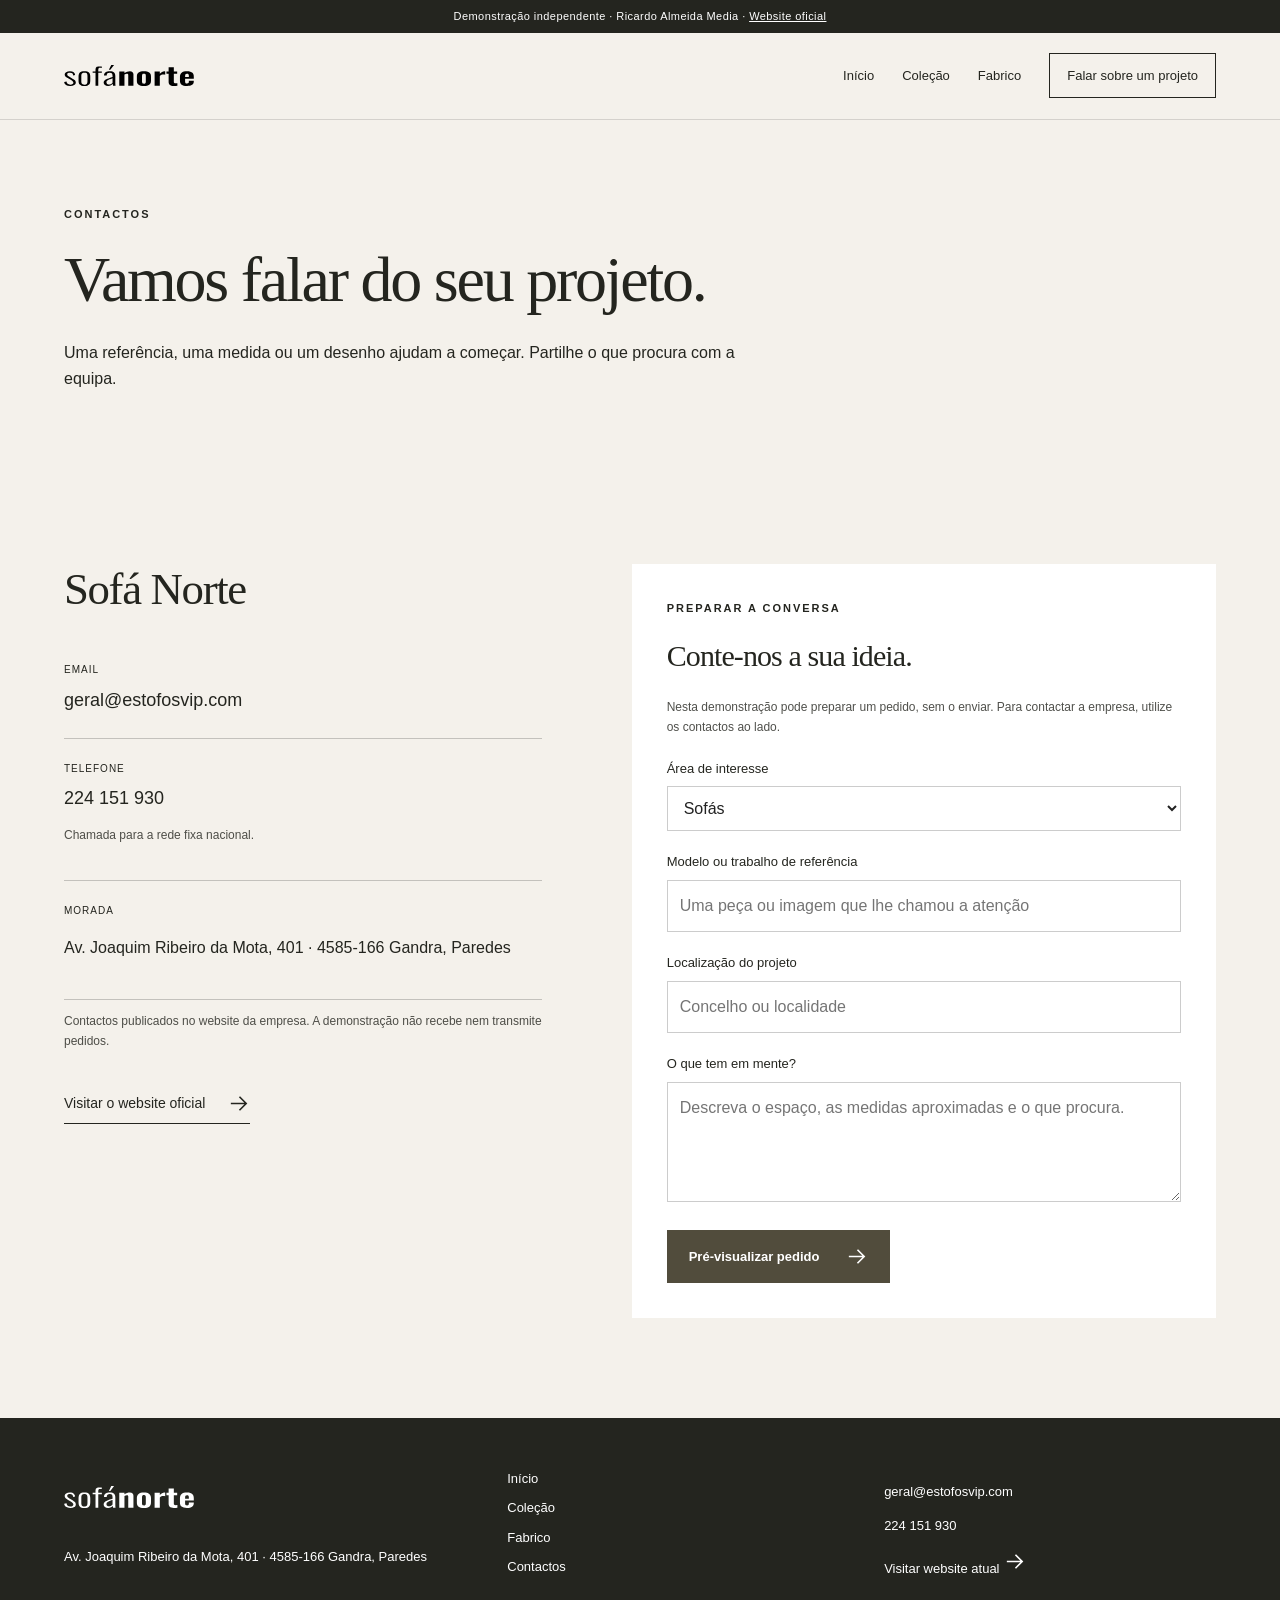
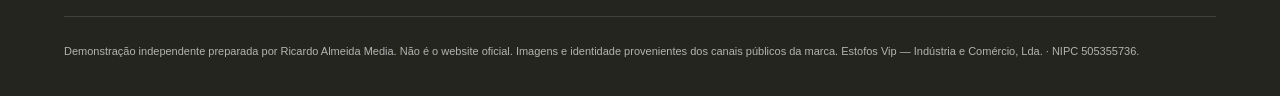
==== contactos.html @ c04da111 "Create independent branded website demonstration" ====
<!doctype html><html lang="pt-PT"><head><meta charset="utf-8"><meta name="viewport" content="width=device-width,initial-scale=1"><meta name="robots" content="noindex,nofollow,noarchive"><meta name="description" content="Demonstração independente de website para Sofá Norte."><title>Contactos · Sofá Norte</title><link rel="stylesheet" href="styles.css"><script src="site.js" defer></script></head><body class="sofa"><a class="skip" href="#conteudo">Saltar para o conteúdo</a><div class="demo">Demonstração independente · Ricardo Almeida Media · <a href="https://www.sofanorte.com/" target="_blank" rel="noopener">Website oficial</a></div><header class="header"><a class="brand" href="index.html"><img src="assets/logo.svg" alt="Sofá Norte"><span>Sofá Norte</span></a><button class="menu" aria-label="Abrir menu" aria-expanded="false" aria-controls="mainnav">Menu <span aria-hidden="true">☰</span></button><nav id="mainnav" class="mainnav" aria-label="Navegação principal"><a href="index.html">Início</a><a href="solucoes.html">Coleção</a><a href="trabalhos.html">Fabrico</a><a class="nav-cta" href="contactos.html">Falar sobre um projeto</a></nav></header><main id="conteudo"><div class="wrap"><section class="page-title"><p class="eyebrow">CONTACTOS</p><h1>Vamos falar do seu projeto.</h1><p>Uma referência, uma medida ou um desenho ajudam a começar. Partilhe o que procura com a equipa.</p></section><section class="section contact-grid"><div><h2>Sofá Norte</h2><div class="contact-line"><small>Email</small><a href="mailto:geral@estofosvip.com">geral@estofosvip.com</a></div><div class="contact-line"><small>Telefone</small><a href="tel:+351224151930">224 151 930</a><p class="small">Chamada para a rede fixa nacional.</p></div><div class="contact-line"><small>Morada</small><p>Av. Joaquim Ribeiro da Mota, 401 · 4585-166 Gandra, Paredes</p></div><p class="small">Contactos publicados no website da empresa. A demonstração não recebe nem transmite pedidos.</p><a class="text-link" href="https://www.sofanorte.com/">Visitar o website oficial<svg class="arrow" viewBox="0 0 24 24" fill="none" aria-hidden="true"><path d="M4 12h15M13 5l7 7-7 7" stroke="currentColor" stroke-width="1.7"/></svg></a></div><form id="brief" class="brief-form"><p class="eyebrow">PREPARAR A CONVERSA</p><h2>Conte-nos a sua ideia.</h2><p class="small">Nesta demonstração pode preparar um pedido, sem o enviar. Para contactar a empresa, utilize os contactos ao lado.</p><label for="area">Área de interesse</label><select id="area" name="area"><option>Sofás</option><option>Chaises</option><option>Cadeirões</option><option>Camas</option></select><label for="ref">Modelo ou trabalho de referência</label><input id="ref" name="referencia" maxlength="200" placeholder="Uma peça ou imagem que lhe chamou a atenção"><label for="local">Localização do projeto</label><input id="local" name="local" maxlength="150" placeholder="Concelho ou localidade"><label for="ideia">O que tem em mente?</label><textarea id="ideia" name="ideia" maxlength="2500" required placeholder="Descreva o espaço, as medidas aproximadas e o que procura."></textarea><button class="btn" type="submit">Pré-visualizar pedido <svg class="arrow" viewBox="0 0 24 24" fill="none" aria-hidden="true"><path d="M4 12h15M13 5l7 7-7 7" stroke="currentColor" stroke-width="1.7"/></svg></button><div class="result" id="result" role="status" hidden></div></form></section></div></main><footer class="footer"><div class="wrap"><div class="footer-top"><div><a class="brand" href="index.html"><img src="assets/logo.svg" alt="Sofá Norte"><span>Sofá Norte</span></a><p>Av. Joaquim Ribeiro da Mota, 401 · 4585-166 Gandra, Paredes</p></div><nav aria-label="Navegação de rodapé"><a href="index.html">Início</a><a href="solucoes.html">Coleção</a><a href="trabalhos.html">Fabrico</a><a href="contactos.html">Contactos</a></nav><div><p><a href="mailto:geral@estofosvip.com">geral@estofosvip.com</a></p><p><a href="tel:+351224151930">224 151 930</a></p><a href="https://www.sofanorte.com/" target="_blank" rel="noopener">Visitar website atual <svg class="arrow" viewBox="0 0 24 24" fill="none" aria-hidden="true"><path d="M4 12h15M13 5l7 7-7 7" stroke="currentColor" stroke-width="1.7"/></svg></a></div></div><p class="legal">Demonstração independente preparada por Ricardo Almeida Media. Não é o website oficial. Imagens e identidade provenientes dos canais públicos da marca. Estofos Vip — Indústria e Comércio, Lda. · NIPC 505355736.</p></div></footer><dialog class="modal" id="film-dialog" aria-labelledby="film-title"><button class="close" data-close>Fechar</button><p class="eyebrow">PROPOSTA DE FILMAGEM</p><h2 id="film-title">Da matéria ao conforto.</h2><p>Um filme curto, a realizar nas vossas instalações, para mostrar quem faz as peças e o cuidado por trás do resultado.</p><div class="story"><div><span>01</span><h3>Matéria</h3><p>Filmar de perto os tecidos e materiais utilizados na produção.</p></div><div><span>02</span><h3>Pessoas</h3><p>Acompanhar a equipa durante as etapas de fabrico que forem acordadas.</p></div><div><span>03</span><h3>Peça</h3><p>Terminar com o móvel pronto e os detalhes do acabamento.</p></div></div><p class="small">Este é o plano de um filme futuro, ainda não produzido. A abertura desta demonstração usa fotografias da marca com movimento suave.</p></dialog><dialog class="modal" id="image-dialog" aria-label="Imagem em detalhe"><button class="close" data-close>Fechar</button><img src="assets/hero.jpg" alt=""><h2></h2><p class="small">Imagem publicada pela marca no website atual.</p></dialog></body></html>
---- styles.css ----
*{box-sizing:border-box}html{scroll-behavior:smooth;scroll-padding-top:110px}body{margin:0;background:var(--paper);color:var(--ink);font:16px/1.65 Arial,sans-serif}body.sofa{--paper:#f4f1eb;--ink:#24251f;--accent:#514c3c;--dark:#24251f;--title:Georgia,serif}body.ferral{--paper:#f0f2ed;--ink:#15301f;--accent:#277340;--dark:#102a1b;--title:Arial,sans-serif}body.aveleiras{--paper:#f7f5f0;--ink:#252222;--accent:#d71920;--dark:#242020;--title:Georgia,serif}a{color:inherit;text-decoration:none}button,input,textarea,select{font:inherit}button,a,input,select,textarea{touch-action:manipulation}button{cursor:pointer}a:focus-visible,button:focus-visible{outline:3px solid var(--accent);outline-offset:5px}.demo{background:var(--dark);color:#fff;font-size:11px;letter-spacing:.04em;text-align:center;padding:8px 18px;line-height:1.5}.demo a{text-decoration:underline}.header{display:flex;align-items:center;justify-content:space-between;padding:14px 5vw;border-bottom:1px solid #0002;background:var(--paper);gap:20px;position:relative;z-index:20}.brand{display:flex;align-items:center;gap:10px;font-size:14px;font-weight:600;line-height:1.25;max-width:260px}.brand img{width:58px;height:58px;object-fit:contain}.sofa .brand img{width:130px;filter:brightness(0)}.sofa .brand span{display:none}.ferral .brand img{width:135px;height:63px}.ferral .brand span{display:none}nav{display:flex;align-items:center;gap:28px;font-size:13px}nav a[aria-current=page]{border-bottom:1px solid var(--ink)}.nav-cta{padding:11px 17px;border:1px solid var(--ink)}.menu{display:none;border:0;background:none;padding:8px}.hero{min-height:660px;height:calc(100svh - 140px);max-height:950px;position:relative;display:flex;align-items:flex-end;isolation:isolate;background:var(--dark);color:white;overflow:hidden}.hero>img{position:absolute;inset:0;width:100%;height:100%;object-fit:cover;z-index:-2;animation:drift 20s ease-out forwards}.hero:after{content:"";position:absolute;inset:0;background:linear-gradient(90deg,#0009,transparent 95%),linear-gradient(0deg,#0009,transparent 80%);z-index:-1}.hero-inner{padding:5vw;width:min(1100px,100%)}.eyebrow{text-transform:uppercase;font-size:11px;letter-spacing:.18em;font-weight:700;margin:0 0 22px}.hero h1{font:400 clamp(48px,5.7vw,86px)/1.05 var(--title);letter-spacing:-.04em;white-space:pre-line;margin:0 0 24px;max-width:860px}.ferral h1,.ferral h2{font-weight:700}.hero p:not(.eyebrow){max-width:530px;color:#fff;font-size:17px;line-height:1.6}.actions{display:flex;gap:14px;align-items:center;flex-wrap:wrap;margin-top:26px}.btn{display:inline-flex;gap:26px;align-items:center;justify-content:space-between;background:var(--accent);color:white;border:1px solid transparent;padding:14px 21px;font-size:13px;font-weight:600;min-height:50px}.hero .btn{background:#fff;color:var(--dark)}.btn.outline{background:transparent;border-color:currentColor;color:inherit}.arrow{width:23px;height:23px;flex-shrink:0}.film-note{font-size:11px!important;margin-top:24px!important;max-width:600px!important;color:#eee!important}.wrap{width:min(1280px,90%);margin:auto}.section{padding:100px 0}.split{display:grid;grid-template-columns:1fr 1fr;gap:8vw;align-items:center}.split img{width:100%;height:520px;object-fit:cover}.split h2,h2{font:400 clamp(34px,3.5vw,56px)/1.15 var(--title);letter-spacing:-.03em;margin:0 0 25px;white-space:pre-line}.split p{max-width:520px}.text-link{display:inline-flex;align-items:center;gap:22px;border-bottom:1px solid;padding:8px 0;font-size:14px;margin-top:20px}.sectionhead{display:flex;align-items:end;justify-content:space-between;gap:25px;margin-bottom:35px}.sectionhead h2{margin:0}.grid{display:grid;grid-template-columns:repeat(3,1fr);gap:28px}.card{border:0;background:none;padding:0;text-align:left;min-width:0}.card img{width:100%;height:300px;object-fit:cover;transition:transform .5s}.card .frame{overflow:hidden;background:#ddd}.card:hover img{transform:scale(1.04)}.card small{display:block;font-size:10px;letter-spacing:.13em;text-transform:uppercase;margin-top:20px}.card h3{font:400 24px/1.3 var(--title);margin:8px 0}.card p{font-size:14px;max-width:36em}.band{background:var(--dark);color:#fff;padding:60px 0}.band .wrap{display:flex;justify-content:space-between;align-items:center;gap:35px}.band h2{margin:0;font-size:38px;max-width:730px}.page-title{padding:85px 0 55px}.page-title h1{font:400 clamp(42px,5vw,72px)/1.1 var(--title);letter-spacing:-.035em;margin:0 0 25px;max-width:900px}.page-title p{max-width:680px}.services{display:grid;grid-template-columns:1fr 1fr;gap:0 55px}.service{border-top:1px solid #0003;padding:35px 0 42px}.service .number{color:var(--accent);font-size:12px}.service h2{font-size:31px;margin:18px 0}.service p{max-width:520px}.filterbar{display:flex;flex-wrap:wrap;gap:8px;margin:0 0 35px}.filterbar button{padding:10px 16px;border:1px solid #0003;background:none;color:var(--ink);font-size:13px}.filterbar button[aria-pressed=true]{background:var(--dark);color:#fff}.small{font-size:12px;opacity:.8}.facts{display:grid;grid-template-columns:repeat(3,1fr);gap:40px}.facts h3{font-size:19px;font-weight:500}.facts p{font-size:14px}.film-section{background:var(--dark);color:#fff;padding:75px 0}.film-section p{max-width:620px}.contact-grid{display:grid;grid-template-columns:.9fr 1.1fr;gap:7vw}.contact-line{padding:22px 0;border-bottom:1px solid #0003}.contact-line small{font-size:10px;text-transform:uppercase;letter-spacing:.1em;display:block;margin-bottom:7px}.contact-line a{overflow-wrap:anywhere;font-size:18px}.brief-form{background:white;padding:35px}.brief-form h2{font-size:30px}.brief-form label{display:block;margin:20px 0 7px;font-size:13px}input,select,textarea{width:100%;padding:12px;border:1px solid #0003;background:#fff;color:#222;border-radius:0}textarea{min-height:120px;resize:vertical}.brief-form .btn{margin-top:20px}.result{margin-top:25px;white-space:pre-wrap;border-left:3px solid var(--accent);padding-left:16px;font-size:14px}.footer{padding:50px 0 25px;background:var(--dark);color:#fff}.footer-top{display:grid;grid-template-columns:1.2fr 1fr 1fr;gap:45px}.footer p,.footer a{font-size:13px}.footer .brand img{filter:none}.sofa .footer .brand img{filter:none}.footer .brand{margin-bottom:20px}.footer nav{display:flex;flex-direction:column;align-items:start;gap:8px}.legal{font-size:11px!important;opacity:.65;border-top:1px solid #fff3;padding-top:25px;margin-top:35px}.modal{border:0;background:var(--paper);color:var(--ink);padding:34px;max-width:900px;width:90vw;max-height:90svh;overflow:auto}.modal::backdrop{background:#000b}.modal img{width:100%;max-height:68svh;object-fit:contain}.close{display:block;margin-left:auto;border:1px solid;padding:7px 15px;background:none;color:inherit;margin-bottom:20px}.modal h2{font-size:32px}.modal h3{font-size:20px}.story{display:grid;grid-template-columns:repeat(3,1fr);gap:25px;margin:30px 0}.story span{font-size:12px;color:var(--accent)}.story p{font-size:14px}.film-button{background:none;border:1px solid #fff8;color:white;padding:14px 20px;display:inline-flex;align-items:center;gap:14px;font-size:13px;min-height:50px}.play{width:0;height:0;border-top:5px solid transparent;border-bottom:5px solid transparent;border-left:8px solid currentColor}.no-bottom{padding-bottom:0}.prose{max-width:820px}.prose p{font-size:17px}.skip{position:absolute;top:-60px;padding:15px;background:#fff;color:#111;z-index:100}.skip:focus{top:0}[hidden]{display:none!important}@keyframes drift{from{transform:scale(1.055)}to{transform:scale(1)}}@media(prefers-reduced-motion:reduce){html{scroll-behavior:auto}*,*:before,*:after{animation:none!important;transition:none!important}}@media(max-width:850px){.header{padding:12px 5vw}.menu{display:block}nav.mainnav{display:none;position:absolute;top:100%;left:0;width:100%;background:var(--paper);padding:25px 5vw;flex-direction:column;align-items:start;box-shadow:0 15px 20px #0002}nav.mainnav.open{display:flex}.hero{min-height:640px;height:82svh}.hero-inner{padding:10vw 6vw}.hero h1{font-size:clamp(44px,9vw,66px)}.hero p:not(.eyebrow){font-size:15px}.hero>img{object-position:60%}.section{padding:65px 0}.split,.contact-grid{grid-template-columns:1fr;gap:35px}.split img{height:380px}.grid{grid-template-columns:1fr 1fr;gap:25px 18px}.card img{height:250px}.sectionhead{display:block}.sectionhead>a{margin-top:20px}.facts{gap:20px}.band .wrap{display:block}.band .btn{margin-top:25px}.footer-top{grid-template-columns:1fr 1fr}.footer-top>div:first-child{grid-column:1/-1}.page-title{padding:60px 0 35px}}@media(max-width:520px){.demo{font-size:10px}.brand{font-size:12px}.brand img{width:46px;height:46px}.sofa .brand img{width:110px}.ferral .brand img{width:115px;height:54px}.hero{min-height:650px}.hero h1{font-size:49px}.hero-inner{padding-bottom:35px}.actions{gap:10px}.actions .btn,.film-button{font-size:12px;padding:13px 16px}.hero .eyebrow{font-size:10px;letter-spacing:.12em}.grid,.services,.facts{grid-template-columns:1fr}.card img{height:300px}.split img{height:310px}.sectionhead h2{font-size:35px}.section{padding:50px 0}.story{grid-template-columns:1fr;gap:10px}.modal{padding:24px}.footer-top{gap:30px}.brief-form{padding:25px}.page-title h1{font-size:43px}.band h2{font-size:32px}}

.footer a{overflow-wrap:anywhere}.footer-top>div,.footer-top>nav{min-width:0}
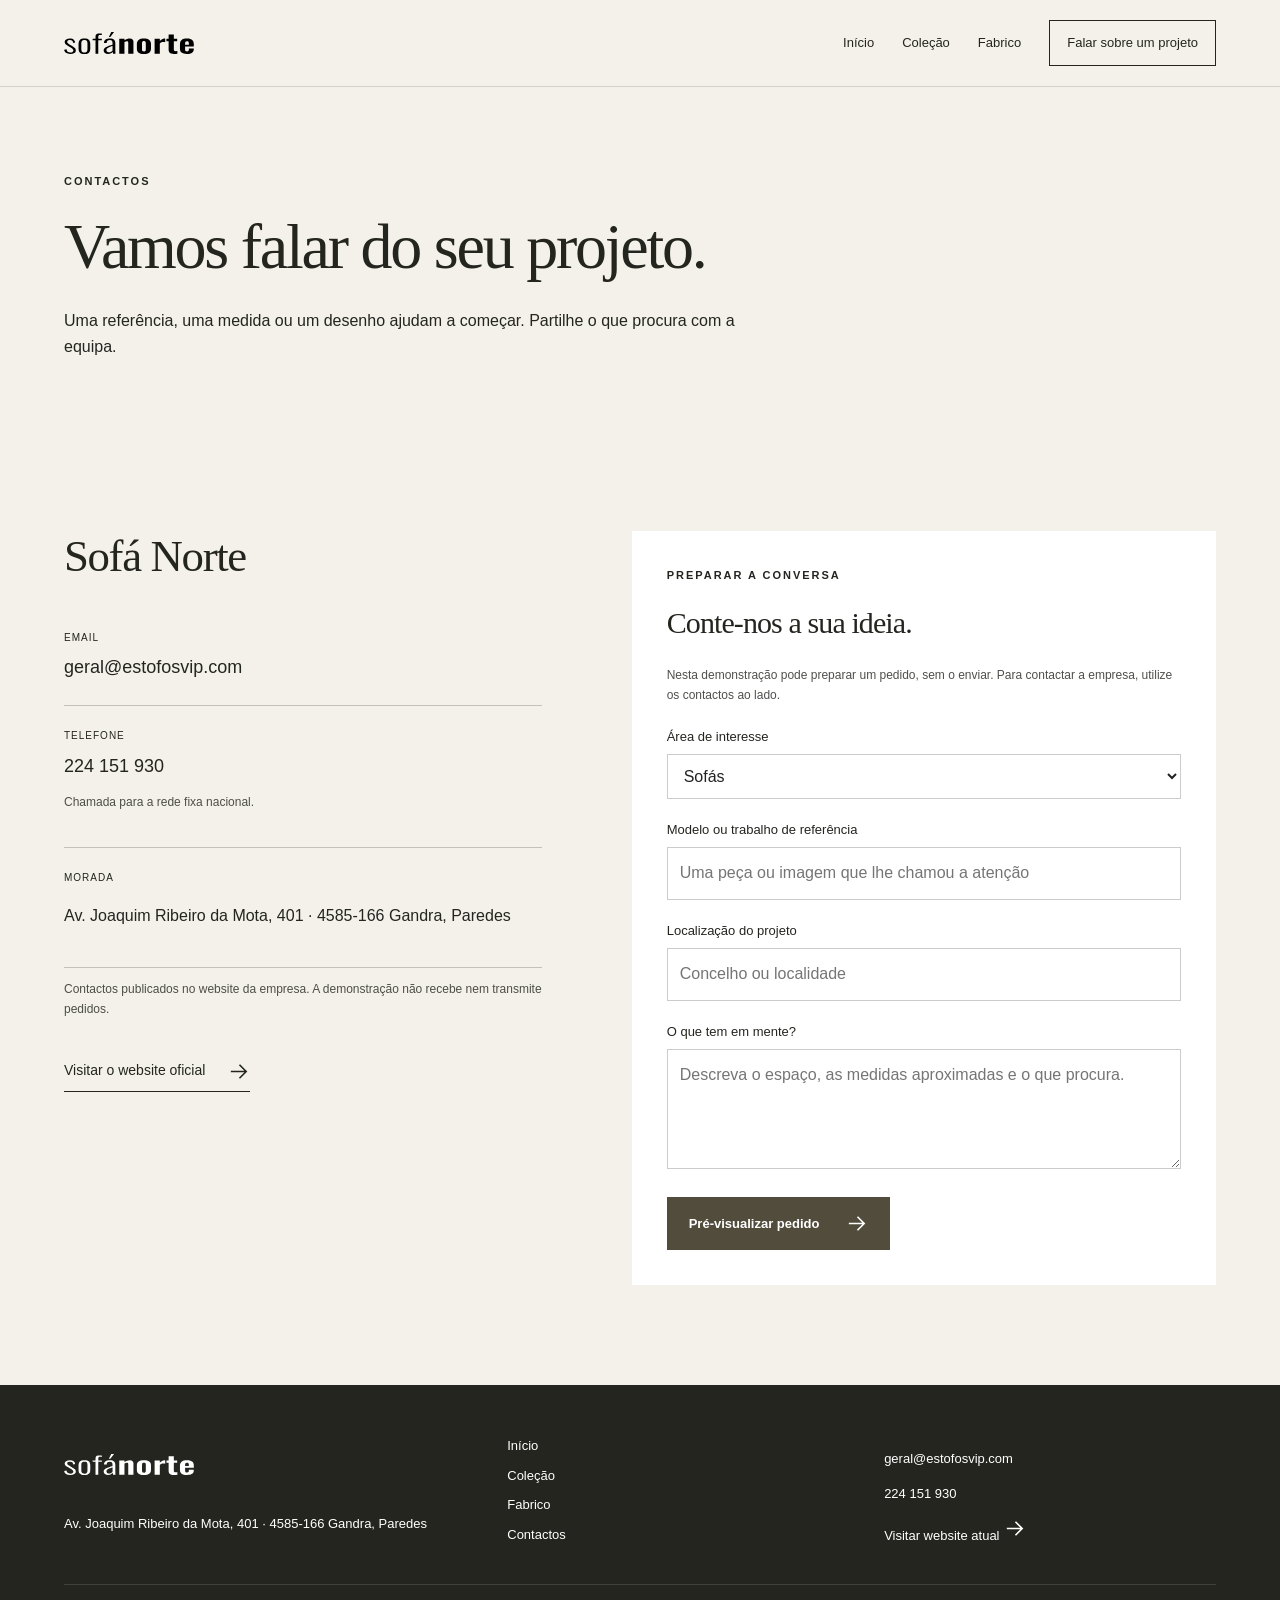
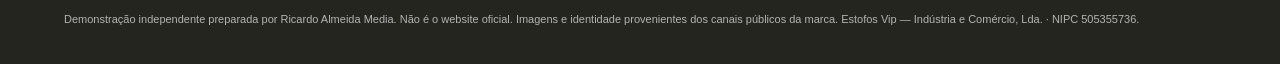
==== commit 0081a8ef: "Keep independent demo disclosure in footer" ====
--- a/contactos.html
+++ b/contactos.html
@@ -1 +1 @@
-<!doctype html><html lang="pt-PT"><head><meta charset="utf-8"><meta name="viewport" content="width=device-width,initial-scale=1"><meta name="robots" content="noindex,nofollow,noarchive"><meta name="description" content="Demonstração independente de website para Sofá Norte."><title>Contactos · Sofá Norte</title><link rel="stylesheet" href="styles.css"><script src="site.js" defer></script></head><body class="sofa"><a class="skip" href="#conteudo">Saltar para o conteúdo</a><div class="demo">Demonstração independente · Ricardo Almeida Media · <a href="https://www.sofanorte.com/" target="_blank" rel="noopener">Website oficial</a></div><header class="header"><a class="brand" href="index.html"><img src="assets/logo.svg" alt="Sofá Norte"><span>Sofá Norte</span></a><button class="menu" aria-label="Abrir menu" aria-expanded="false" aria-controls="mainnav">Menu <span aria-hidden="true">☰</span></button><nav id="mainnav" class="mainnav" aria-label="Navegação principal"><a href="index.html">Início</a><a href="solucoes.html">Coleção</a><a href="trabalhos.html">Fabrico</a><a class="nav-cta" href="contactos.html">Falar sobre um projeto</a></nav></header><main id="conteudo"><div class="wrap"><section class="page-title"><p class="eyebrow">CONTACTOS</p><h1>Vamos falar do seu projeto.</h1><p>Uma referência, uma medida ou um desenho ajudam a começar. Partilhe o que procura com a equipa.</p></section><section class="section contact-grid"><div><h2>Sofá Norte</h2><div class="contact-line"><small>Email</small><a href="mailto:geral@estofosvip.com">geral@estofosvip.com</a></div><div class="contact-line"><small>Telefone</small><a href="tel:+351224151930">224 151 930</a><p class="small">Chamada para a rede fixa nacional.</p></div><div class="contact-line"><small>Morada</small><p>Av. Joaquim Ribeiro da Mota, 401 · 4585-166 Gandra, Paredes</p></div><p class="small">Contactos publicados no website da empresa. A demonstração não recebe nem transmite pedidos.</p><a class="text-link" href="https://www.sofanorte.com/">Visitar o website oficial<svg class="arrow" viewBox="0 0 24 24" fill="none" aria-hidden="true"><path d="M4 12h15M13 5l7 7-7 7" stroke="currentColor" stroke-width="1.7"/></svg></a></div><form id="brief" class="brief-form"><p class="eyebrow">PREPARAR A CONVERSA</p><h2>Conte-nos a sua ideia.</h2><p class="small">Nesta demonstração pode preparar um pedido, sem o enviar. Para contactar a empresa, utilize os contactos ao lado.</p><label for="area">Área de interesse</label><select id="area" name="area"><option>Sofás</option><option>Chaises</option><option>Cadeirões</option><option>Camas</option></select><label for="ref">Modelo ou trabalho de referência</label><input id="ref" name="referencia" maxlength="200" placeholder="Uma peça ou imagem que lhe chamou a atenção"><label for="local">Localização do projeto</label><input id="local" name="local" maxlength="150" placeholder="Concelho ou localidade"><label for="ideia">O que tem em mente?</label><textarea id="ideia" name="ideia" maxlength="2500" required placeholder="Descreva o espaço, as medidas aproximadas e o que procura."></textarea><button class="btn" type="submit">Pré-visualizar pedido <svg class="arrow" viewBox="0 0 24 24" fill="none" aria-hidden="true"><path d="M4 12h15M13 5l7 7-7 7" stroke="currentColor" stroke-width="1.7"/></svg></button><div class="result" id="result" role="status" hidden></div></form></section></div></main><footer class="footer"><div class="wrap"><div class="footer-top"><div><a class="brand" href="index.html"><img src="assets/logo.svg" alt="Sofá Norte"><span>Sofá Norte</span></a><p>Av. Joaquim Ribeiro da Mota, 401 · 4585-166 Gandra, Paredes</p></div><nav aria-label="Navegação de rodapé"><a href="index.html">Início</a><a href="solucoes.html">Coleção</a><a href="trabalhos.html">Fabrico</a><a href="contactos.html">Contactos</a></nav><div><p><a href="mailto:geral@estofosvip.com">geral@estofosvip.com</a></p><p><a href="tel:+351224151930">224 151 930</a></p><a href="https://www.sofanorte.com/" target="_blank" rel="noopener">Visitar website atual <svg class="arrow" viewBox="0 0 24 24" fill="none" aria-hidden="true"><path d="M4 12h15M13 5l7 7-7 7" stroke="currentColor" stroke-width="1.7"/></svg></a></div></div><p class="legal">Demonstração independente preparada por Ricardo Almeida Media. Não é o website oficial. Imagens e identidade provenientes dos canais públicos da marca. Estofos Vip — Indústria e Comércio, Lda. · NIPC 505355736.</p></div></footer><dialog class="modal" id="film-dialog" aria-labelledby="film-title"><button class="close" data-close>Fechar</button><p class="eyebrow">PROPOSTA DE FILMAGEM</p><h2 id="film-title">Da matéria ao conforto.</h2><p>Um filme curto, a realizar nas vossas instalações, para mostrar quem faz as peças e o cuidado por trás do resultado.</p><div class="story"><div><span>01</span><h3>Matéria</h3><p>Filmar de perto os tecidos e materiais utilizados na produção.</p></div><div><span>02</span><h3>Pessoas</h3><p>Acompanhar a equipa durante as etapas de fabrico que forem acordadas.</p></div><div><span>03</span><h3>Peça</h3><p>Terminar com o móvel pronto e os detalhes do acabamento.</p></div></div><p class="small">Este é o plano de um filme futuro, ainda não produzido. A abertura desta demonstração usa fotografias da marca com movimento suave.</p></dialog><dialog class="modal" id="image-dialog" aria-label="Imagem em detalhe"><button class="close" data-close>Fechar</button><img src="assets/hero.jpg" alt=""><h2></h2><p class="small">Imagem publicada pela marca no website atual.</p></dialog></body></html>+<!doctype html><html lang="pt-PT"><head><meta charset="utf-8"><meta name="viewport" content="width=device-width,initial-scale=1"><meta name="robots" content="noindex,nofollow,noarchive"><meta name="description" content="Demonstração independente de website para Sofá Norte."><title>Contactos · Sofá Norte</title><link rel="stylesheet" href="styles.css"><script src="site.js" defer></script></head><body class="sofa"><a class="skip" href="#conteudo">Saltar para o conteúdo</a><header class="header"><a class="brand" href="index.html"><img src="assets/logo.svg" alt="Sofá Norte"><span>Sofá Norte</span></a><button class="menu" aria-label="Abrir menu" aria-expanded="false" aria-controls="mainnav">Menu <span aria-hidden="true">☰</span></button><nav id="mainnav" class="mainnav" aria-label="Navegação principal"><a href="index.html">Início</a><a href="solucoes.html">Coleção</a><a href="trabalhos.html">Fabrico</a><a class="nav-cta" href="contactos.html">Falar sobre um projeto</a></nav></header><main id="conteudo"><div class="wrap"><section class="page-title"><p class="eyebrow">CONTACTOS</p><h1>Vamos falar do seu projeto.</h1><p>Uma referência, uma medida ou um desenho ajudam a começar. Partilhe o que procura com a equipa.</p></section><section class="section contact-grid"><div><h2>Sofá Norte</h2><div class="contact-line"><small>Email</small><a href="mailto:geral@estofosvip.com">geral@estofosvip.com</a></div><div class="contact-line"><small>Telefone</small><a href="tel:+351224151930">224 151 930</a><p class="small">Chamada para a rede fixa nacional.</p></div><div class="contact-line"><small>Morada</small><p>Av. Joaquim Ribeiro da Mota, 401 · 4585-166 Gandra, Paredes</p></div><p class="small">Contactos publicados no website da empresa. A demonstração não recebe nem transmite pedidos.</p><a class="text-link" href="https://www.sofanorte.com/">Visitar o website oficial<svg class="arrow" viewBox="0 0 24 24" fill="none" aria-hidden="true"><path d="M4 12h15M13 5l7 7-7 7" stroke="currentColor" stroke-width="1.7"/></svg></a></div><form id="brief" class="brief-form"><p class="eyebrow">PREPARAR A CONVERSA</p><h2>Conte-nos a sua ideia.</h2><p class="small">Nesta demonstração pode preparar um pedido, sem o enviar. Para contactar a empresa, utilize os contactos ao lado.</p><label for="area">Área de interesse</label><select id="area" name="area"><option>Sofás</option><option>Chaises</option><option>Cadeirões</option><option>Camas</option></select><label for="ref">Modelo ou trabalho de referência</label><input id="ref" name="referencia" maxlength="200" placeholder="Uma peça ou imagem que lhe chamou a atenção"><label for="local">Localização do projeto</label><input id="local" name="local" maxlength="150" placeholder="Concelho ou localidade"><label for="ideia">O que tem em mente?</label><textarea id="ideia" name="ideia" maxlength="2500" required placeholder="Descreva o espaço, as medidas aproximadas e o que procura."></textarea><button class="btn" type="submit">Pré-visualizar pedido <svg class="arrow" viewBox="0 0 24 24" fill="none" aria-hidden="true"><path d="M4 12h15M13 5l7 7-7 7" stroke="currentColor" stroke-width="1.7"/></svg></button><div class="result" id="result" role="status" hidden></div></form></section></div></main><footer class="footer"><div class="wrap"><div class="footer-top"><div><a class="brand" href="index.html"><img src="assets/logo.svg" alt="Sofá Norte"><span>Sofá Norte</span></a><p>Av. Joaquim Ribeiro da Mota, 401 · 4585-166 Gandra, Paredes</p></div><nav aria-label="Navegação de rodapé"><a href="index.html">Início</a><a href="solucoes.html">Coleção</a><a href="trabalhos.html">Fabrico</a><a href="contactos.html">Contactos</a></nav><div><p><a href="mailto:geral@estofosvip.com">geral@estofosvip.com</a></p><p><a href="tel:+351224151930">224 151 930</a></p><a href="https://www.sofanorte.com/" target="_blank" rel="noopener">Visitar website atual <svg class="arrow" viewBox="0 0 24 24" fill="none" aria-hidden="true"><path d="M4 12h15M13 5l7 7-7 7" stroke="currentColor" stroke-width="1.7"/></svg></a></div></div><p class="legal">Demonstração independente preparada por Ricardo Almeida Media. Não é o website oficial. Imagens e identidade provenientes dos canais públicos da marca. Estofos Vip — Indústria e Comércio, Lda. · NIPC 505355736.</p></div></footer><dialog class="modal" id="image-dialog" aria-label="Imagem em detalhe"><button class="close" data-close>Fechar</button><img src="assets/hero.jpg" alt=""><h2></h2><p class="small">Imagem publicada pela marca no website atual.</p></dialog></body></html>
